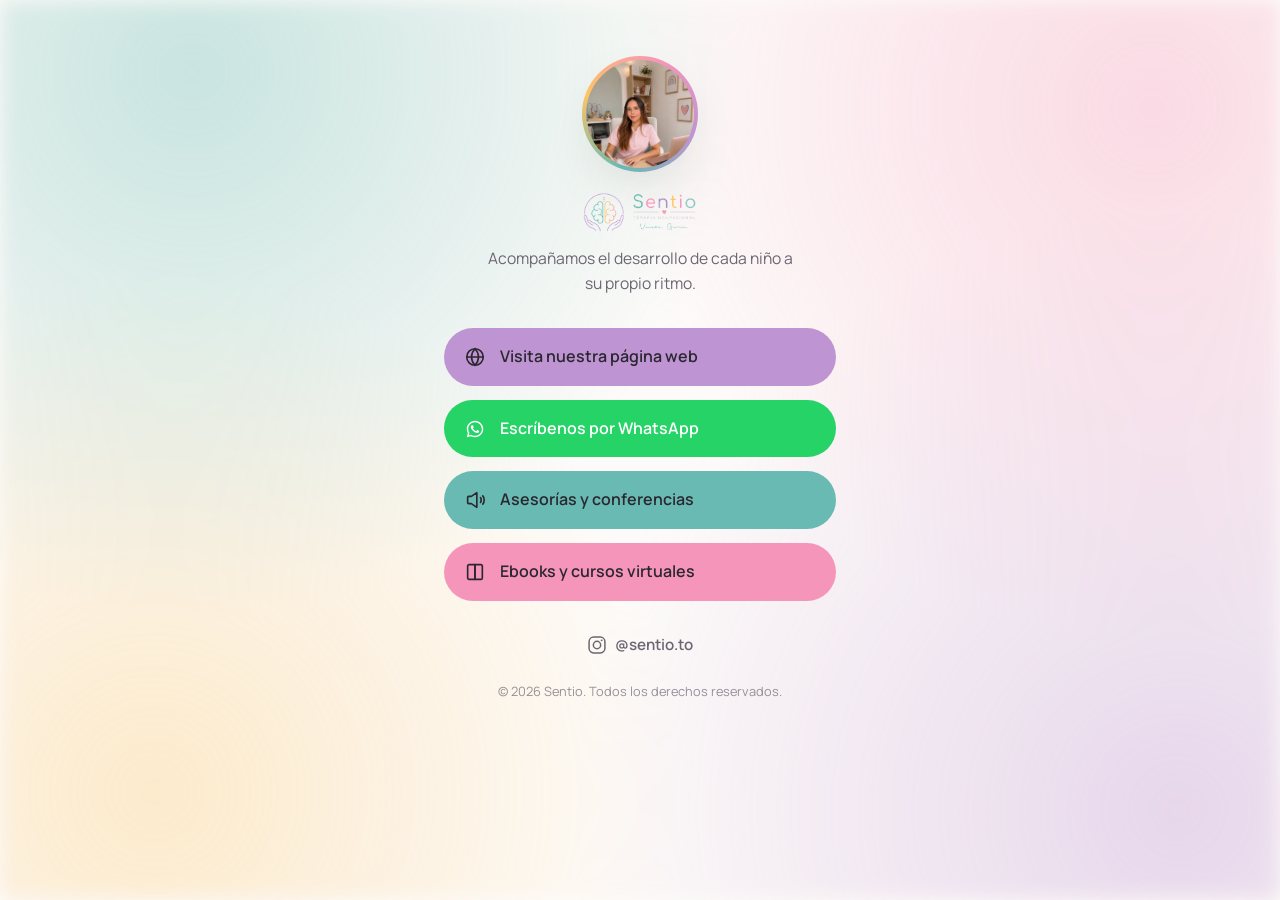
==== instagram/index.html @ c9fb632b "Add 4th link button and "Próximamente" placeholder page - Nuevo botón "Ebooks y cursos virtuales" (#" ====
<!DOCTYPE html>
<html lang="es">
<head>
<meta charset="UTF-8">
<meta name="viewport" content="width=device-width, initial-scale=1.0">
<title>Sentio | Enlaces</title>
<meta name="description" content="Todos los enlaces de Sentio — Terapia Ocupacional. Página web, WhatsApp y asesorías y conferencias.">
<meta name="robots" content="noindex">
<link rel="canonical" href="https://sentioterapiaocupacional.com/instagram/">
<link rel="preconnect" href="https://fonts.googleapis.com">
<link rel="preconnect" href="https://fonts.gstatic.com" crossorigin>
<link href="https://fonts.googleapis.com/css2?family=Fraunces:opsz,wght@9..144,400;9..144,500;9..144,600&family=Manrope:wght@300;400;500;600;700&display=swap" rel="stylesheet">
<link rel="stylesheet" href="../css/style.css">
<link rel="stylesheet" href="../css/links.css">
<link rel="icon" type="image/png" href="../assets/logo/sentio-icon.png">
<link rel="apple-touch-icon" href="../assets/logo/sentio-icon.png">
</head>
<body class="links-body">

<div class="links-glow" aria-hidden="true"></div>

<main class="links-page">
  <img src="../assets/images/avatar.jpg" alt="Vanessa García, terapeuta ocupacional de Sentio" class="links-avatar">
  <img src="../assets/logo/sentio-wordmark.png" alt="Sentio — Terapia Ocupacional" class="links-logo">
  <p class="links-bio">Acompañamos el desarrollo de cada niño a su propio ritmo.</p>

  <nav class="links-list">
    <a href="https://sentioterapiaocupacional.com/" class="link-btn link-btn-purple">
      <span class="link-btn-icon" aria-hidden="true">
        <svg viewBox="0 0 24 24" fill="none" xmlns="http://www.w3.org/2000/svg"><circle cx="12" cy="12" r="9" stroke="currentColor" stroke-width="1.8"/><path d="M3 12h18M12 3c2.5 2.6 3.8 5.7 3.8 9s-1.3 6.4-3.8 9c-2.5-2.6-3.8-5.7-3.8-9S9.5 5.6 12 3z" stroke="currentColor" stroke-width="1.8"/></svg>
      </span>
      Visita nuestra página web
    </a>

    <a href="https://wa.me/573159408955" target="_blank" rel="noopener" class="link-btn link-btn-whatsapp">
      <span class="link-btn-icon" aria-hidden="true">
        <svg viewBox="0 0 32 32" fill="currentColor" xmlns="http://www.w3.org/2000/svg">
          <path d="M16.01 4C9.39 4 4 9.39 4 16.01c0 2.12.55 4.19 1.6 6.02L4 28l6.13-1.57a11.98 11.98 0 0 0 5.88 1.53h.01c6.62 0 12-5.39 12-12.01C28 9.39 22.63 4 16.01 4zm0 21.98h-.01a9.9 9.9 0 0 1-5.06-1.39l-.36-.21-3.64.93.97-3.54-.24-.36a9.93 9.93 0 0 1-1.53-5.3C6.14 10.5 10.5 6.13 16.01 6.13c2.65 0 5.14 1.04 7.01 2.91a9.86 9.86 0 0 1 2.9 6.97c0 5.51-4.49 9.97-9.91 9.97zm5.44-7.46c-.3-.15-1.76-.87-2.03-.97-.27-.1-.47-.15-.67.15-.2.3-.77.97-.94 1.17-.17.2-.35.22-.65.07-.3-.15-1.25-.46-2.38-1.47-.88-.78-1.47-1.75-1.65-2.05-.17-.3-.02-.46.13-.61.13-.13.3-.35.45-.52.15-.17.2-.3.3-.5.1-.2.05-.37-.02-.52-.07-.15-.67-1.62-.92-2.22-.24-.58-.49-.5-.67-.51h-.57c-.2 0-.52.07-.79.37-.27.3-1.04 1.02-1.04 2.48s1.06 2.87 1.21 3.07c.15.2 2.09 3.2 5.07 4.48.71.31 1.26.49 1.69.62.71.23 1.35.2 1.86.12.57-.08 1.76-.72 2-1.41.25-.7.25-1.29.17-1.41-.07-.13-.27-.2-.57-.35z"/>
        </svg>
      </span>
      Escríbenos por WhatsApp
    </a>

    <a href="https://sentioterapiaocupacional.com/proximamente/" class="link-btn link-btn-teal">
      <span class="link-btn-icon" aria-hidden="true">
        <svg viewBox="0 0 24 24" fill="none" xmlns="http://www.w3.org/2000/svg"><path d="M4 14V9a1 1 0 0 1 1-1h3l6-4v16l-6-4H5a1 1 0 0 1-1-1z" stroke="currentColor" stroke-width="1.8" stroke-linejoin="round"/><path d="M18 9.5c1 1 1 4 0 5" stroke="currentColor" stroke-width="1.8" stroke-linecap="round"/><path d="M20.5 7.5c2 2.2 2 6.8 0 9" stroke="currentColor" stroke-width="1.8" stroke-linecap="round"/></svg>
      </span>
      Asesorías y conferencias
    </a>

    <a href="https://sentioterapiaocupacional.com/proximamente/" class="link-btn link-btn-pink">
      <span class="link-btn-icon" aria-hidden="true">
        <svg viewBox="0 0 24 24" fill="none" xmlns="http://www.w3.org/2000/svg"><path d="M4 5.5C4 4.67 4.67 4 5.5 4H12v16H5.5A1.5 1.5 0 0 1 4 18.5v-13z" stroke="currentColor" stroke-width="1.8" stroke-linejoin="round"/><path d="M20 5.5c0-.83-.67-1.5-1.5-1.5H12v16h6.5a1.5 1.5 0 0 0 1.5-1.5v-13z" stroke="currentColor" stroke-width="1.8" stroke-linejoin="round"/></svg>
      </span>
      Ebooks y cursos virtuales
    </a>
  </nav>

  <a href="https://www.instagram.com/sentio.to/" target="_blank" rel="noopener" class="links-social" aria-label="Instagram de Sentio">
    <svg viewBox="0 0 24 24" fill="none" xmlns="http://www.w3.org/2000/svg" aria-hidden="true">
      <rect x="2.5" y="2.5" width="19" height="19" rx="5.5" stroke="currentColor" stroke-width="1.8"/>
      <circle cx="12" cy="12" r="4.4" stroke="currentColor" stroke-width="1.8"/>
      <circle cx="17.6" cy="6.4" r="1.15" fill="currentColor"/>
    </svg>
    @sentio.to
  </a>

  <p class="links-footer">&copy; <span id="year"></span> Sentio. Todos los derechos reservados.</p>
</main>

<script>document.getElementById('year').textContent = new Date().getFullYear();</script>
</body>
</html>
---- css/style.css ----
/* ==========================================================================
   SENTIO — hoja de estilos
   Paleta y tipografía marcadas como PLACEHOLDER: reemplazar los valores en
   :root cuando Vanessa provea los colores y logo oficiales de la marca.
   ========================================================================== */

:root{
  /* --- Colores de marca Sentio (extraídos del logotipo) --- */
  --color-teal:          #3F9088;   /* turquesa — color primario */
  --color-teal-light:    #68BAB2;
  --color-teal-dark:     #2E6F69;
  --color-pink:          #F695BA;   /* rosa */
  --color-pink-dark:     #E4679C;
  --color-purple:        #BF94D2;   /* lavanda */
  --color-purple-dark:   #8C68A3;
  --color-purple-deep:   #372B45;   /* lavanda muy oscuro — fondo sección contacto */
  --color-yellow:        #FDC464;   /* amarillo/durazno */

  --color-primary:       var(--color-teal);
  --color-primary-dark:  var(--color-teal-dark);
  --color-accent:        var(--color-pink);
  --color-ink:           #2A2730;   /* texto principal */
  --color-ink-soft:      #6B6672;
  --color-bg:            #FDFBF9;   /* fondo cálido */
  --color-bg-alt:        #F6F1F0;
  --color-surface:       #FFFFFF;
  --color-border:        #EAE2E8;

  --font-display: "Fraunces", Georgia, serif;
  --font-body: "Manrope", -apple-system, BlinkMacSystemFont, "Segoe UI", sans-serif;

  --radius-lg: 28px;
  --radius-md: 16px;
  --radius-sm: 10px;

  --shadow-soft: 0 20px 60px -30px rgba(35, 40, 31, 0.35);
  --container-w: 1160px;
}

*, *::before, *::after{ box-sizing: border-box; }
html{ scroll-behavior: smooth; }
body{
  margin: 0;
  font-family: var(--font-body);
  color: var(--color-ink);
  background: var(--color-bg);
  line-height: 1.6;
  -webkit-font-smoothing: antialiased;
}
img{ max-width: 100%; display: block; }
a{ color: inherit; text-decoration: none; }
ul{ list-style: none; margin: 0; padding: 0; }
h1, h2, h3, h4{
  font-family: var(--font-display);
  font-weight: 500;
  line-height: 1.15;
  margin: 0 0 .5em;
  letter-spacing: -0.01em;
}
p{ margin: 0 0 1em; color: var(--color-ink-soft); text-align: justify; }
.text-muted{ color: var(--color-ink-soft); font-weight: 400; }

.container{
  width: 100%;
  max-width: var(--container-w);
  margin: 0 auto;
  padding: 0 28px;
}

.eyebrow{
  text-transform: uppercase;
  letter-spacing: .1em;
  font-size: .72rem;
  font-weight: 600;
  color: var(--color-teal-light);
  margin-bottom: .9em;
}

/* --- Buttons --- */
.btn{
  display: inline-flex;
  align-items: center;
  justify-content: center;
  padding: 14px 28px;
  border-radius: 999px;
  font-weight: 600;
  font-size: .95rem;
  border: 1px solid transparent;
  cursor: pointer;
  transition: transform .18s ease, box-shadow .18s ease, background .18s ease, color .18s ease;
  white-space: nowrap;
}
.btn-primary{
  background: var(--color-purple);
  color: #fff;
  box-shadow: var(--shadow-soft);
}
.btn-primary:hover{ background: var(--color-purple-dark); transform: translateY(-2px); }
.btn-ghost{
  background: transparent;
  color: var(--color-ink);
  border-color: var(--color-purple);
}
.btn-ghost:hover{ border-color: var(--color-purple-dark); color: var(--color-purple-dark); }

/* ==========================================================================
   HEADER
   ========================================================================== */
.site-header{
  position: sticky;
  top: 0;
  z-index: 100;
  background: rgba(251, 249, 245, 0.85);
  backdrop-filter: blur(10px);
  border-bottom: 1px solid var(--color-border);
}
.header-inner{
  display: flex;
  align-items: center;
  justify-content: space-between;
  padding-top: 18px;
  padding-bottom: 18px;
  gap: 24px;
}
.logo{
  display: inline-flex;
  align-items: center;
  gap: 10px;
  color: var(--color-primary-dark);
}
.logo-full{ display: block; height: 54px; width: auto; }
.main-nav{ display: flex; gap: 32px; margin-left: auto; }
.main-nav a{
  font-size: .95rem;
  font-weight: 500;
  color: var(--color-ink-soft);
  transition: color .15s ease;
}
.main-nav a:hover{ color: var(--color-primary-dark); }
.nav-cta{ margin-left: 20px; }
.menu-toggle{
  display: none;
  flex-direction: column;
  gap: 5px;
  background: none;
  border: none;
  cursor: pointer;
  padding: 6px;
}
.menu-toggle span{
  width: 22px; height: 2px; background: var(--color-ink);
  transition: transform .2s ease, opacity .2s ease;
}

/* ==========================================================================
   HERO
   ========================================================================== */
.hero{ padding: 90px 0 60px; overflow: hidden; }
.hero-inner{
  display: grid;
  grid-template-columns: 1.05fr .95fr;
  align-items: center;
  gap: 56px;
}
.hero h1{
  font-size: clamp(1.8rem, 3.1vw, 2.6rem);
  color: var(--color-ink);
}
.hero-lead{ font-size: 1.08rem; max-width: 46ch; text-align: justify; }
.hero-actions{ display: flex; gap: 16px; margin-top: 32px; flex-wrap: wrap; }

.hero-media{ position: relative; }
.hero-shape{
  position: absolute;
  inset: -8% -12%;
  background: radial-gradient(circle at 30% 30%, var(--color-accent) 0%, transparent 60%),
              radial-gradient(circle at 75% 75%, var(--color-primary) 0%, transparent 55%);
  opacity: .18;
  z-index: 0;
  border-radius: 50%;
  filter: blur(10px);
}
.hero-photo{
  position: relative;
  z-index: 1;
  aspect-ratio: 1 / 1;
  width: 100%;
  object-fit: cover;
  border-radius: var(--radius-lg);
  box-shadow: var(--shadow-soft);
}

/* ==========================================================================
   STRIP
   ========================================================================== */
.strip{ background: var(--color-purple); color: #fff; padding: 40px 0; }
.strip-inner{
  display: grid;
  grid-template-columns: repeat(3, 1fr);
  gap: 32px;
}
.strip-item h3{
  font-family: var(--font-body);
  font-size: .95rem;
  font-weight: 700;
  text-transform: uppercase;
  letter-spacing: .08em;
  color: #fff;
  margin-bottom: .35em;
}
.strip-item p{ color: rgba(255,255,255,.78); margin: 0; font-size: .92rem; }

/* ==========================================================================
   SECTIONS (generic)
   ========================================================================== */
.section{ padding: 100px 0; }
.section-alt{ background: var(--color-bg-alt); }
.section-head{ max-width: 640px; margin: 0 auto 56px; text-align: center; }
.section-head p{ text-align: center; }
.section-head h2{ font-size: clamp(1.8rem, 3vw, 2.4rem); }
.section-lead{ font-size: 1.05rem; }

/* --- About --- */
.about-grid{
  display: grid;
  grid-template-columns: .85fr 1.15fr;
  gap: 64px;
  align-items: center;
}
.about-photo{
  aspect-ratio: 3 / 4;
  width: 100%;
  object-fit: cover;
  border-radius: var(--radius-lg);
  box-shadow: var(--shadow-soft);
}
.about-copy .eyebrow{ text-align: center; }
.about-copy h2{ font-size: clamp(1.8rem, 3vw, 2.3rem); }
.about-list{ margin-top: 24px; display: flex; flex-direction: column; gap: 12px; }
.about-list li{
  position: relative;
  padding-left: 26px;
  color: var(--color-ink);
  font-weight: 500;
}
.about-list li::before{
  content: "";
  position: absolute;
  left: 0; top: 9px;
  width: 8px; height: 8px;
  border-radius: 50%;
  background: var(--color-accent);
}

/* --- Cards / Servicios --- */
.cards-grid{
  display: grid;
  grid-template-columns: repeat(3, 1fr);
  gap: 24px;
}
.card{
  background: var(--color-surface);
  border: 1px solid var(--color-border);
  border-radius: var(--radius-md);
  padding: 32px 28px;
  transition: transform .2s ease, box-shadow .2s ease, border-color .2s ease;
}
.card:hover{
  transform: translateY(-4px);
  box-shadow: var(--shadow-soft);
  border-color: transparent;
}
.card-icon{
  width: 60px; height: 60px;
  margin: 0 auto 18px;
}
.card-icon img{ width: 100%; height: 100%; object-fit: contain; }
.card h3{ font-size: 1.12rem; margin-bottom: .4em; }
.card p{ font-size: .95rem; margin: 0; }

/* --- Asesorías --- */
.asesorias-grid{
  display: grid;
  grid-template-columns: 1.1fr .9fr;
  gap: 64px;
  align-items: center;
}
.asesorias-copy .eyebrow{ text-align: center; }
.asesorias-list{ display: flex; flex-direction: column; gap: 22px; margin-top: 28px; }
.asesorias-item h4{
  font-family: var(--font-body);
  font-size: 1rem;
  font-weight: 700;
  color: var(--color-primary-dark);
  margin-bottom: .3em;
}
.asesorias-item p{ margin: 0; font-size: .95rem; }
.asesorias-photo{
  aspect-ratio: 4 / 3;
  width: 100%;
  object-fit: cover;
  border-radius: var(--radius-lg);
  box-shadow: var(--shadow-soft);
}

/* --- Contacto --- */
.section-dark{
  background: var(--color-purple);
  color: var(--color-ink);
}
.section-dark .eyebrow{ color: var(--color-purple-deep); }
.section-dark h2{ color: #fff; }
.section-dark p{ color: #fff; }
.contact-grid{
  display: grid;
  grid-template-columns: 1fr 1fr;
  gap: 64px;
  align-items: start;
}
.contact-details{ display: flex; flex-direction: column; gap: 18px; margin-top: 32px; }
.contact-details li{ display: flex; flex-direction: column; gap: 4px; }
.contact-label{ font-size: .78rem; text-transform: uppercase; letter-spacing: .08em; color: #fff; }
.contact-details a, .contact-details span:not(.contact-label){ font-size: 1.02rem; font-weight: 500; color: var(--color-ink); }

.contact-form{
  position: relative;
  background: rgba(255,255,255,.4);
  border: 1px solid rgba(42, 39, 48, .12);
  border-radius: var(--radius-md);
  padding: 32px;
  display: flex;
  flex-direction: column;
  gap: 18px;
}
.form-row{ display: flex; flex-direction: column; gap: 8px; }
.form-row label{ font-size: .85rem; color: rgba(42, 39, 48, .7); }
.form-row input, .form-row textarea{
  background: rgba(255,255,255,.7);
  border: 1px solid rgba(42, 39, 48, .18);
  border-radius: var(--radius-sm);
  padding: 12px 14px;
  color: var(--color-ink);
  font-family: var(--font-body);
  font-size: .95rem;
  resize: vertical;
}
.form-row input:focus, .form-row textarea:focus{
  outline: none;
  border-color: var(--color-primary);
}
.form-submit{ margin-top: 4px; align-self: flex-start; }
.form-note{ font-size: .88rem; color: var(--color-purple-deep); min-height: 1.2em; margin: 0; }
.form-hp{ position: absolute; left: -9999px; width: 1px; height: 1px; overflow: hidden; }

/* ==========================================================================
   FOOTER
   ========================================================================== */
.site-footer{ background: var(--color-bg-alt); padding-top: 56px; }
.footer-inner{
  display: flex;
  justify-content: space-between;
  align-items: flex-start;
  flex-wrap: wrap;
  gap: 24px;
  padding-bottom: 32px;
  border-bottom: 1px solid var(--color-border);
}
.footer-logo-img{ height: 112px; width: auto; }
.footer-nav{ display: flex; gap: 26px; }
.footer-nav a{ font-size: .92rem; color: var(--color-ink-soft); }
.footer-nav a:hover{ color: var(--color-primary-dark); }
.footer-copy{ text-align: center; font-size: .85rem; padding: 20px 0; margin: 0; color: var(--color-ink-soft); }

/* ==========================================================================
   BOTONES FLOTANTES
   ========================================================================== */
.floating-actions{
  position: fixed;
  right: 24px;
  bottom: 24px;
  z-index: 200;
  display: flex;
  flex-direction: column;
  gap: 14px;
}
.floating-btn{
  width: 58px;
  height: 58px;
  display: flex;
  align-items: center;
  justify-content: center;
  color: #fff;
  border-radius: 50%;
  transition: transform .2s ease, box-shadow .2s ease;
}
.floating-btn:hover{ transform: translateY(-3px) scale(1.05); }
.floating-btn svg{ width: 30px; height: 30px; }

.whatsapp-float{
  background: #25D366;
  box-shadow: 0 10px 28px -6px rgba(37, 211, 102, 0.6);
}
.whatsapp-float:hover{ box-shadow: 0 14px 32px -6px rgba(37, 211, 102, 0.7); }

.instagram-float{
  background: radial-gradient(circle at 30% 110%, #ffdb73 0%, #fd8d32 24%, #e2426b 48%, #b6389c 68%, #6a4bc7 100%);
  box-shadow: 0 10px 28px -6px rgba(198, 53, 121, 0.55);
}
.instagram-float svg{ width: 27px; height: 27px; }
.instagram-float:hover{ box-shadow: 0 14px 32px -6px rgba(198, 53, 121, 0.65); }

@media (max-width: 600px){
  .floating-actions{ right: 16px; bottom: 16px; gap: 12px; }
  .floating-btn{ width: 52px; height: 52px; }
  .floating-btn svg{ width: 27px; height: 27px; }
  .instagram-float svg{ width: 24px; height: 24px; }
}

/* ==========================================================================
   RESPONSIVE
   ========================================================================== */
@media (max-width: 940px){
  .hero-inner, .about-grid, .asesorias-grid, .contact-grid{
    grid-template-columns: 1fr;
  }
  .hero-media{ order: -1; }
  .about-media{ max-width: 360px; }
  .cards-grid{ grid-template-columns: repeat(2, 1fr); }
  .strip-inner{ grid-template-columns: 1fr; text-align: center; gap: 20px; }
}

@media (max-width: 760px){
  .main-nav, .nav-cta{ display: none; }
  .menu-toggle{ display: flex; }
  .site-header.nav-open .main-nav{
    display: flex;
    position: absolute;
    top: 100%; left: 0; right: 0;
    flex-direction: column;
    background: var(--color-bg);
    padding: 20px 28px 28px;
    border-bottom: 1px solid var(--color-border);
    gap: 18px;
  }
  .site-header.nav-open .main-nav a:last-child{
    color: var(--color-primary-dark);
    font-weight: 700;
  }
  .cards-grid{ grid-template-columns: 1fr; }
  .section{ padding: 72px 0; }
  .hero{ padding-top: 56px; }
}
---- css/links.css ----
/* ==========================================================================
   SENTIO — página de enlaces (link in bio)
   Reutiliza las variables y fuentes definidas en style.css
   ========================================================================== */

.links-body{
  min-height: 100vh;
  display: flex;
  justify-content: center;
  position: relative;
  overflow-x: hidden;
}

.links-glow{
  position: fixed;
  inset: 0;
  z-index: 0;
  background:
    radial-gradient(circle at 15% 8%, rgba(104, 186, 178, .35) 0%, transparent 40%),
    radial-gradient(circle at 90% 12%, rgba(246, 149, 186, .32) 0%, transparent 38%),
    radial-gradient(circle at 12% 88%, rgba(253, 196, 100, .3) 0%, transparent 38%),
    radial-gradient(circle at 92% 90%, rgba(191, 148, 210, .35) 0%, transparent 42%);
  filter: blur(10px);
}

.links-page{
  position: relative;
  z-index: 1;
  width: 100%;
  max-width: 440px;
  padding: 56px 24px 40px;
  display: flex;
  flex-direction: column;
  align-items: center;
  text-align: center;
}

.links-avatar{
  width: 116px;
  height: 116px;
  border-radius: 50%;
  object-fit: cover;
  padding: 4px;
  background: conic-gradient(from 200deg, var(--color-teal-light), var(--color-yellow), var(--color-pink), var(--color-purple), var(--color-teal-light));
  box-shadow: var(--shadow-soft);
  margin-bottom: 20px;
}

.links-logo{ height: 40px; width: auto; margin-bottom: 14px; }

.links-bio{
  font-size: .98rem;
  color: var(--color-ink-soft);
  max-width: 32ch;
  margin: 0 0 32px;
  text-align: center;
}

.links-list{
  width: 100%;
  display: flex;
  flex-direction: column;
  gap: 14px;
  margin-bottom: 32px;
}

.link-btn{
  display: flex;
  align-items: center;
  gap: 14px;
  width: 100%;
  padding: 16px 20px;
  border-radius: 999px;
  font-family: var(--font-body);
  font-weight: 600;
  font-size: 1rem;
  box-shadow: var(--shadow-soft);
  transition: transform .18s ease, box-shadow .18s ease;
}
.link-btn:hover{ transform: translateY(-2px); }

.link-btn-icon{
  display: inline-flex;
  align-items: center;
  justify-content: center;
  width: 22px;
  height: 22px;
  flex-shrink: 0;
}
.link-btn-icon svg{ width: 100%; height: 100%; }

.link-btn-whatsapp{ background: #25D366; color: #fff; }
.link-btn-purple{ background: var(--color-purple); color: var(--color-ink); }
.link-btn-teal{ background: var(--color-teal-light); color: var(--color-ink); }
.link-btn-pink{ background: var(--color-pink); color: var(--color-ink); }

.links-social{
  display: inline-flex;
  align-items: center;
  gap: 8px;
  color: var(--color-ink-soft);
  font-weight: 600;
  font-size: .95rem;
  margin-bottom: 24px;
}
.links-social svg{ width: 20px; height: 20px; }
.links-social:hover{ color: var(--color-purple-dark); }

.links-footer{
  font-size: .8rem;
  color: var(--color-ink-soft);
  opacity: .7;
  margin: 0;
}

@media (max-width: 420px){
  .links-page{ padding: 40px 20px 32px; }
  .links-avatar{ width: 100px; height: 100px; }
}
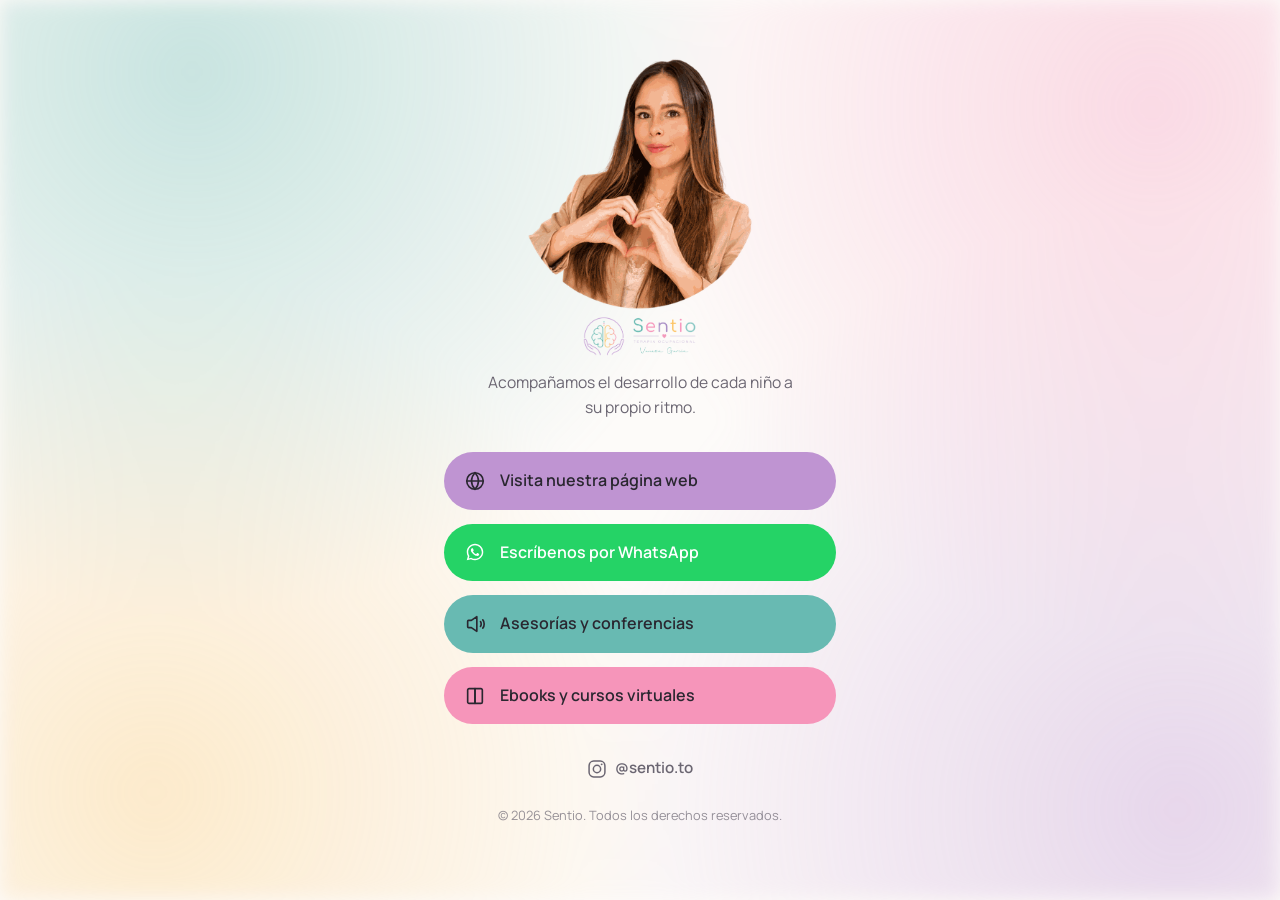
==== commit e62b9cd8: "Update link-in-bio avatar photo Reemplaza la foto circular por un recorte de Vanessa haciendo un cor" ====
--- a/instagram/index.html
+++ b/instagram/index.html
@@ -20,7 +20,7 @@
 <div class="links-glow" aria-hidden="true"></div>
 
 <main class="links-page">
-  <img src="../assets/images/avatar.jpg" alt="Vanessa García, terapeuta ocupacional de Sentio" class="links-avatar">
+  <img src="../assets/images/avatar-ring.png" alt="Vanessa García, terapeuta ocupacional de Sentio" class="links-avatar">
   <img src="../assets/logo/sentio-wordmark.png" alt="Sentio — Terapia Ocupacional" class="links-logo">
   <p class="links-bio">Acompañamos el desarrollo de cada niño a su propio ritmo.</p>
 
--- a/css/links.css
+++ b/css/links.css
@@ -36,14 +36,9 @@
 }
 
 .links-avatar{
-  width: 116px;
-  height: 116px;
-  border-radius: 50%;
-  object-fit: cover;
-  padding: 4px;
-  background: conic-gradient(from 200deg, var(--color-teal-light), var(--color-yellow), var(--color-pink), var(--color-purple), var(--color-teal-light));
-  box-shadow: var(--shadow-soft);
-  margin-bottom: 20px;
+  width: 230px;
+  height: auto;
+  margin-bottom: 4px;
 }
 
 .links-logo{ height: 40px; width: auto; margin-bottom: 14px; }
@@ -115,5 +110,5 @@
 
 @media (max-width: 420px){
   .links-page{ padding: 40px 20px 32px; }
-  .links-avatar{ width: 100px; height: 100px; }
+  .links-avatar{ width: 190px; height: auto; }
 }
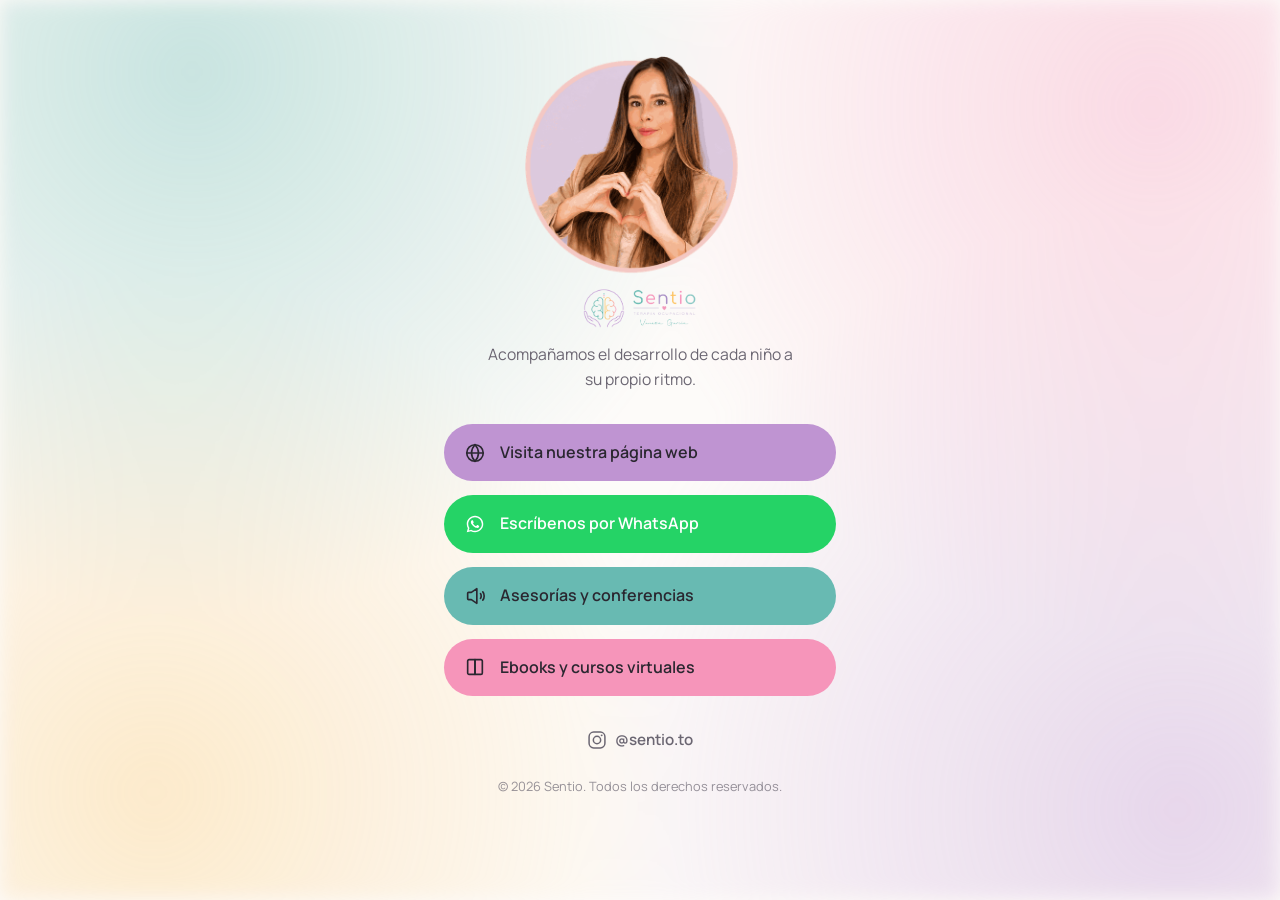
==== commit 3b910614: "Add cache-busting query param to avatar image" ====
--- a/instagram/index.html
+++ b/instagram/index.html
@@ -20,7 +20,7 @@
 <div class="links-glow" aria-hidden="true"></div>
 
 <main class="links-page">
-  <img src="../assets/images/avatar-ring.png" alt="Vanessa García, terapeuta ocupacional de Sentio" class="links-avatar">
+  <img src="../assets/images/avatar-ring.png?v=3" alt="Vanessa García, terapeuta ocupacional de Sentio" class="links-avatar">
   <img src="../assets/logo/sentio-wordmark.png" alt="Sentio — Terapia Ocupacional" class="links-logo">
   <p class="links-bio">Acompañamos el desarrollo de cada niño a su propio ritmo.</p>
 
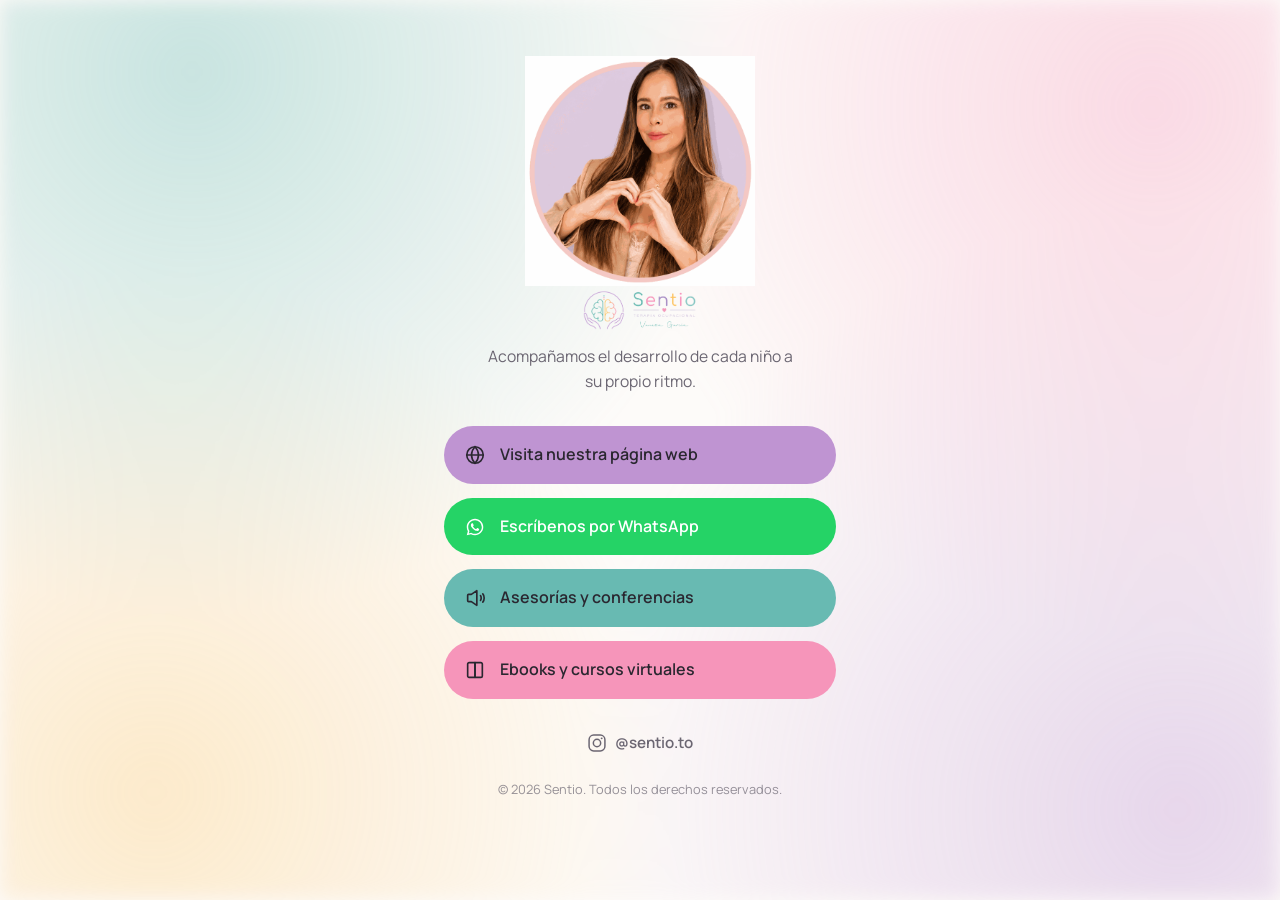
==== commit ee5d587d: "Update link-in-bio avatar with higher-quality photo" ====
--- a/instagram/index.html
+++ b/instagram/index.html
@@ -20,7 +20,7 @@
 <div class="links-glow" aria-hidden="true"></div>
 
 <main class="links-page">
-  <img src="../assets/images/avatar-ring.png?v=3" alt="Vanessa García, terapeuta ocupacional de Sentio" class="links-avatar">
+  <img src="../assets/images/avatar-ring.png?v=4" alt="Vanessa García, terapeuta ocupacional de Sentio" class="links-avatar">
   <img src="../assets/logo/sentio-wordmark.png" alt="Sentio — Terapia Ocupacional" class="links-logo">
   <p class="links-bio">Acompañamos el desarrollo de cada niño a su propio ritmo.</p>
 
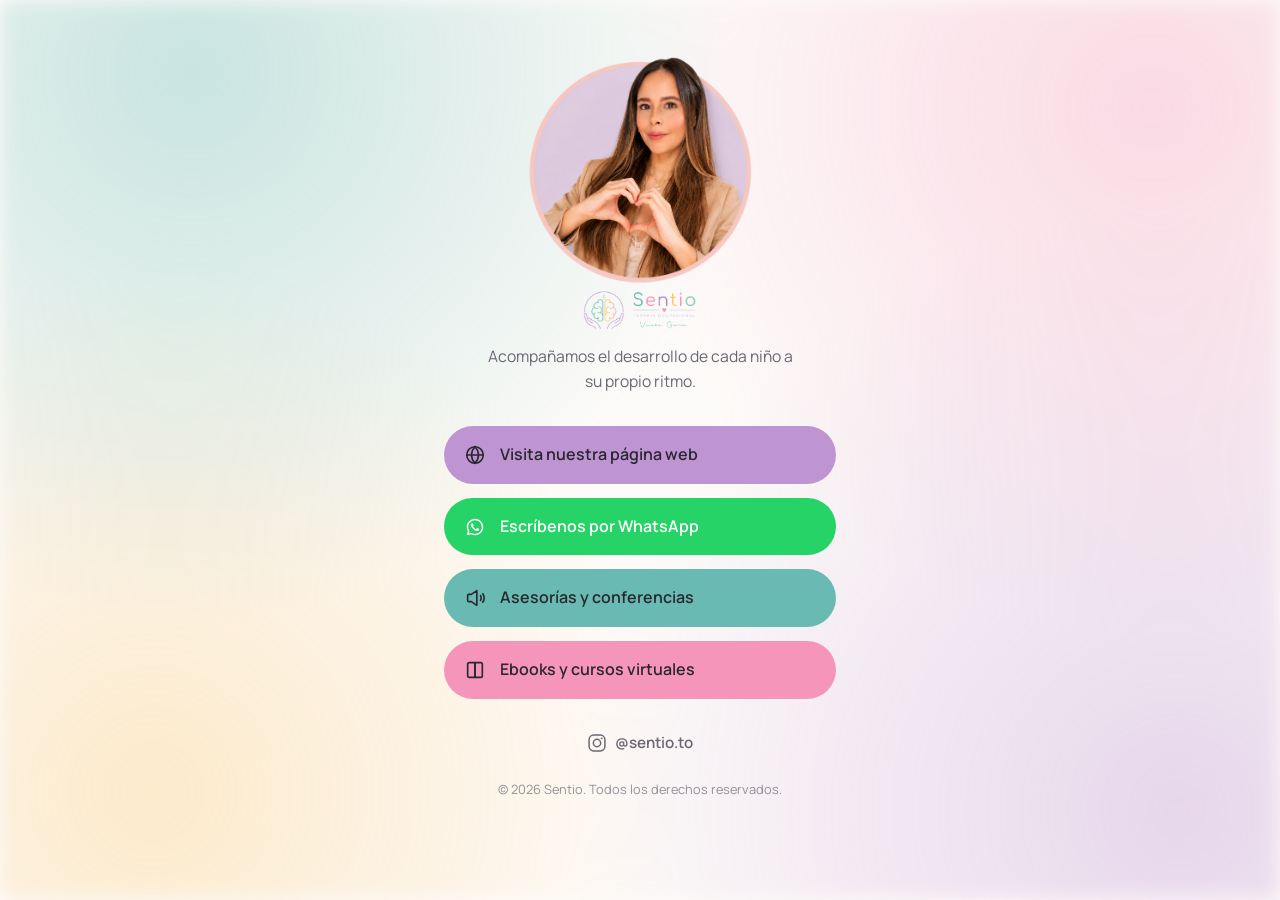
==== commit 7b5fce56: "Fix avatar transparency (remove white box around circle) Restaura la imagen original sin comprimir: " ====
--- a/instagram/index.html
+++ b/instagram/index.html
@@ -20,7 +20,7 @@
 <div class="links-glow" aria-hidden="true"></div>
 
 <main class="links-page">
-  <img src="../assets/images/avatar-ring.png?v=4" alt="Vanessa García, terapeuta ocupacional de Sentio" class="links-avatar">
+  <img src="../assets/images/avatar-ring.png?v=5" alt="Vanessa García, terapeuta ocupacional de Sentio" class="links-avatar">
   <img src="../assets/logo/sentio-wordmark.png" alt="Sentio — Terapia Ocupacional" class="links-logo">
   <p class="links-bio">Acompañamos el desarrollo de cada niño a su propio ritmo.</p>
 
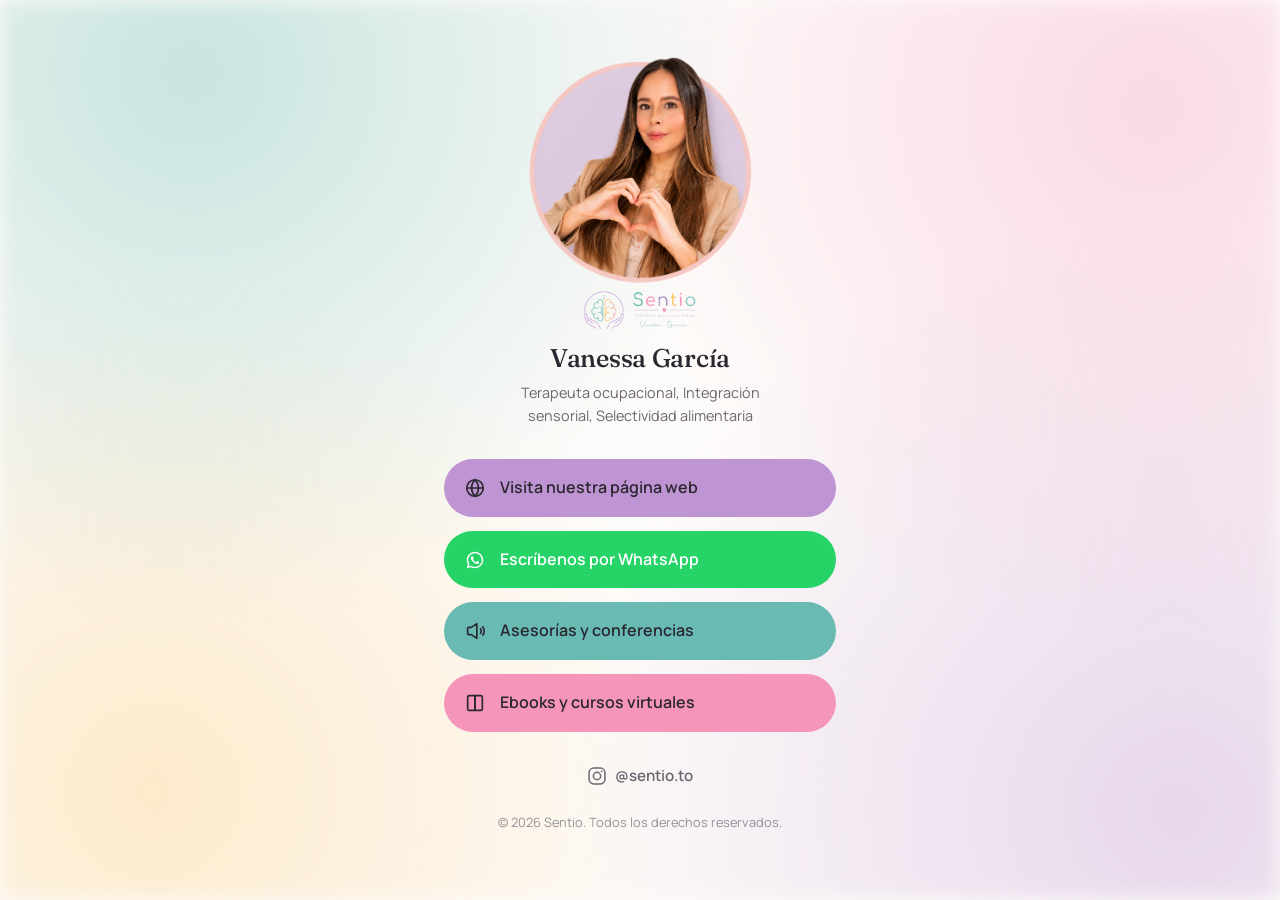
==== commit 2c330ee6: "Add name and subtitle to link-in-bio page Reemplaza el texto de bio por "Vanessa García" como título" ====
--- a/instagram/index.html
+++ b/instagram/index.html
@@ -22,7 +22,8 @@
 <main class="links-page">
   <img src="../assets/images/avatar-ring.png?v=5" alt="Vanessa García, terapeuta ocupacional de Sentio" class="links-avatar">
   <img src="../assets/logo/sentio-wordmark.png" alt="Sentio — Terapia Ocupacional" class="links-logo">
-  <p class="links-bio">Acompañamos el desarrollo de cada niño a su propio ritmo.</p>
+  <h1 class="links-name">Vanessa García</h1>
+  <p class="links-subtitle">Terapeuta ocupacional, Integración sensorial, Selectividad alimentaria</p>
 
   <nav class="links-list">
     <a href="https://sentioterapiaocupacional.com/" class="link-btn link-btn-purple">
--- a/css/links.css
+++ b/css/links.css
@@ -43,10 +43,18 @@
 
 .links-logo{ height: 40px; width: auto; margin-bottom: 14px; }
 
-.links-bio{
-  font-size: .98rem;
+.links-name{
+  font-family: var(--font-display);
+  font-size: 1.6rem;
+  font-weight: 500;
+  color: var(--color-ink);
+  margin: 0 0 .3em;
+}
+
+.links-subtitle{
+  font-size: .9rem;
   color: var(--color-ink-soft);
-  max-width: 32ch;
+  max-width: 34ch;
   margin: 0 0 32px;
   text-align: center;
 }
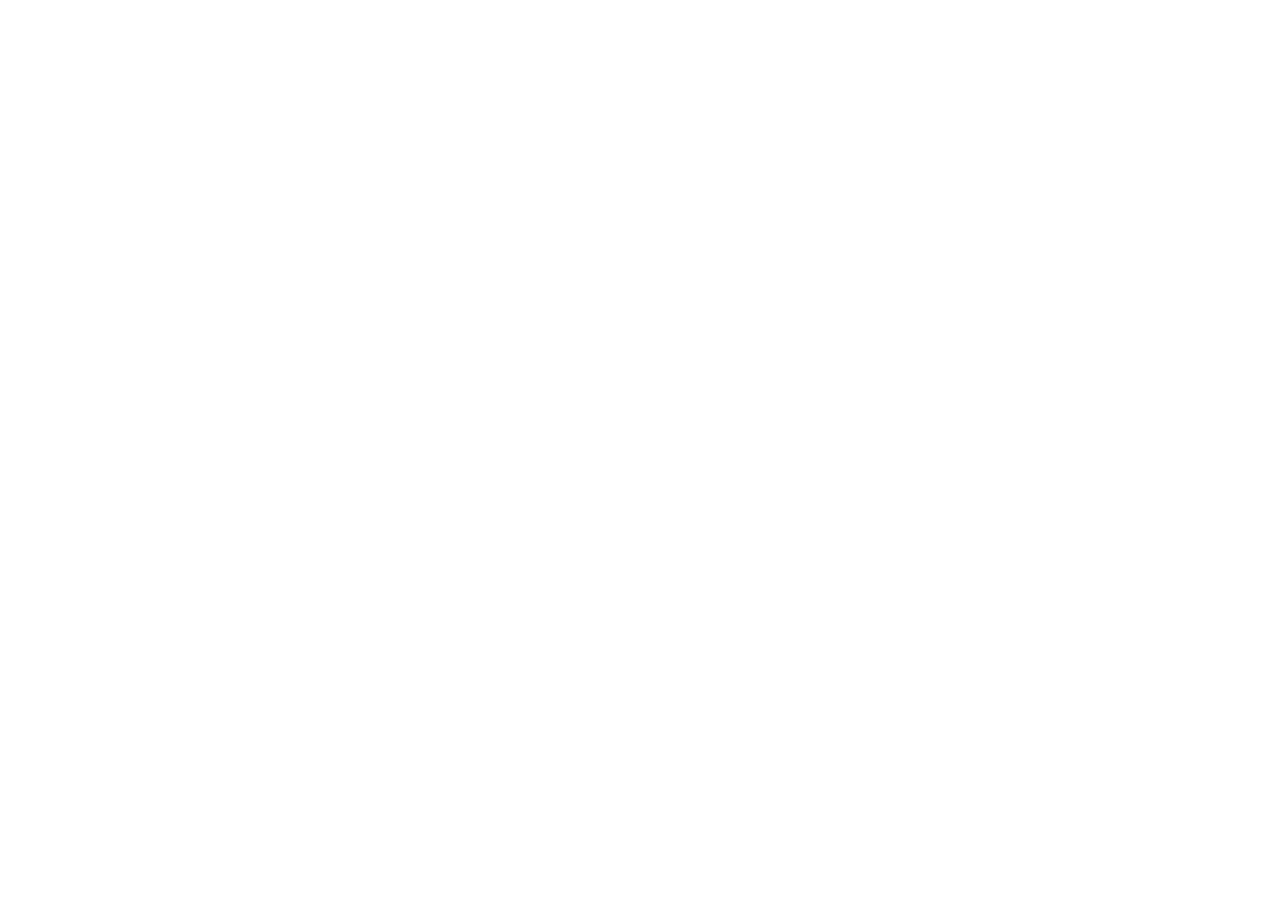
==== commit fa6acc57: "Move link-in-bio page from /instagram/ to /links/ Deja una redirección en /instagram/ por si el enla" ====
--- a/instagram/index.html
+++ b/instagram/index.html
@@ -2,73 +2,13 @@
 <html lang="es">
 <head>
 <meta charset="UTF-8">
-<meta name="viewport" content="width=device-width, initial-scale=1.0">
+<meta http-equiv="refresh" content="0; url=https://sentioterapiaocupacional.com/links/">
+<link rel="canonical" href="https://sentioterapiaocupacional.com/links/">
+<meta name="robots" content="noindex">
 <title>Sentio | Enlaces</title>
-<meta name="description" content="Todos los enlaces de Sentio — Terapia Ocupacional. Página web, WhatsApp y asesorías y conferencias.">
-<meta name="robots" content="noindex">
-<link rel="canonical" href="https://sentioterapiaocupacional.com/instagram/">
-<link rel="preconnect" href="https://fonts.googleapis.com">
-<link rel="preconnect" href="https://fonts.gstatic.com" crossorigin>
-<link href="https://fonts.googleapis.com/css2?family=Fraunces:opsz,wght@9..144,400;9..144,500;9..144,600&family=Manrope:wght@300;400;500;600;700&display=swap" rel="stylesheet">
-<link rel="stylesheet" href="../css/style.css">
-<link rel="stylesheet" href="../css/links.css">
-<link rel="icon" type="image/png" href="../assets/logo/sentio-icon.png">
-<link rel="apple-touch-icon" href="../assets/logo/sentio-icon.png">
+<script>location.replace('https://sentioterapiaocupacional.com/links/');</script>
 </head>
-<body class="links-body">
-
-<div class="links-glow" aria-hidden="true"></div>
-
-<main class="links-page">
-  <img src="../assets/images/avatar-ring.png?v=5" alt="Vanessa García, terapeuta ocupacional de Sentio" class="links-avatar">
-  <img src="../assets/logo/sentio-wordmark.png" alt="Sentio — Terapia Ocupacional" class="links-logo">
-  <h1 class="links-name">Vanessa García</h1>
-  <p class="links-subtitle">Terapeuta ocupacional, Integración sensorial, Selectividad alimentaria</p>
-
-  <nav class="links-list">
-    <a href="https://sentioterapiaocupacional.com/" class="link-btn link-btn-purple">
-      <span class="link-btn-icon" aria-hidden="true">
-        <svg viewBox="0 0 24 24" fill="none" xmlns="http://www.w3.org/2000/svg"><circle cx="12" cy="12" r="9" stroke="currentColor" stroke-width="1.8"/><path d="M3 12h18M12 3c2.5 2.6 3.8 5.7 3.8 9s-1.3 6.4-3.8 9c-2.5-2.6-3.8-5.7-3.8-9S9.5 5.6 12 3z" stroke="currentColor" stroke-width="1.8"/></svg>
-      </span>
-      Visita nuestra página web
-    </a>
-
-    <a href="https://wa.me/573159408955" target="_blank" rel="noopener" class="link-btn link-btn-whatsapp">
-      <span class="link-btn-icon" aria-hidden="true">
-        <svg viewBox="0 0 32 32" fill="currentColor" xmlns="http://www.w3.org/2000/svg">
-          <path d="M16.01 4C9.39 4 4 9.39 4 16.01c0 2.12.55 4.19 1.6 6.02L4 28l6.13-1.57a11.98 11.98 0 0 0 5.88 1.53h.01c6.62 0 12-5.39 12-12.01C28 9.39 22.63 4 16.01 4zm0 21.98h-.01a9.9 9.9 0 0 1-5.06-1.39l-.36-.21-3.64.93.97-3.54-.24-.36a9.93 9.93 0 0 1-1.53-5.3C6.14 10.5 10.5 6.13 16.01 6.13c2.65 0 5.14 1.04 7.01 2.91a9.86 9.86 0 0 1 2.9 6.97c0 5.51-4.49 9.97-9.91 9.97zm5.44-7.46c-.3-.15-1.76-.87-2.03-.97-.27-.1-.47-.15-.67.15-.2.3-.77.97-.94 1.17-.17.2-.35.22-.65.07-.3-.15-1.25-.46-2.38-1.47-.88-.78-1.47-1.75-1.65-2.05-.17-.3-.02-.46.13-.61.13-.13.3-.35.45-.52.15-.17.2-.3.3-.5.1-.2.05-.37-.02-.52-.07-.15-.67-1.62-.92-2.22-.24-.58-.49-.5-.67-.51h-.57c-.2 0-.52.07-.79.37-.27.3-1.04 1.02-1.04 2.48s1.06 2.87 1.21 3.07c.15.2 2.09 3.2 5.07 4.48.71.31 1.26.49 1.69.62.71.23 1.35.2 1.86.12.57-.08 1.76-.72 2-1.41.25-.7.25-1.29.17-1.41-.07-.13-.27-.2-.57-.35z"/>
-        </svg>
-      </span>
-      Escríbenos por WhatsApp
-    </a>
-
-    <a href="https://sentioterapiaocupacional.com/proximamente/" class="link-btn link-btn-teal">
-      <span class="link-btn-icon" aria-hidden="true">
-        <svg viewBox="0 0 24 24" fill="none" xmlns="http://www.w3.org/2000/svg"><path d="M4 14V9a1 1 0 0 1 1-1h3l6-4v16l-6-4H5a1 1 0 0 1-1-1z" stroke="currentColor" stroke-width="1.8" stroke-linejoin="round"/><path d="M18 9.5c1 1 1 4 0 5" stroke="currentColor" stroke-width="1.8" stroke-linecap="round"/><path d="M20.5 7.5c2 2.2 2 6.8 0 9" stroke="currentColor" stroke-width="1.8" stroke-linecap="round"/></svg>
-      </span>
-      Asesorías y conferencias
-    </a>
-
-    <a href="https://sentioterapiaocupacional.com/proximamente/" class="link-btn link-btn-pink">
-      <span class="link-btn-icon" aria-hidden="true">
-        <svg viewBox="0 0 24 24" fill="none" xmlns="http://www.w3.org/2000/svg"><path d="M4 5.5C4 4.67 4.67 4 5.5 4H12v16H5.5A1.5 1.5 0 0 1 4 18.5v-13z" stroke="currentColor" stroke-width="1.8" stroke-linejoin="round"/><path d="M20 5.5c0-.83-.67-1.5-1.5-1.5H12v16h6.5a1.5 1.5 0 0 0 1.5-1.5v-13z" stroke="currentColor" stroke-width="1.8" stroke-linejoin="round"/></svg>
-      </span>
-      Ebooks y cursos virtuales
-    </a>
-  </nav>
-
-  <a href="https://www.instagram.com/sentio.to/" target="_blank" rel="noopener" class="links-social" aria-label="Instagram de Sentio">
-    <svg viewBox="0 0 24 24" fill="none" xmlns="http://www.w3.org/2000/svg" aria-hidden="true">
-      <rect x="2.5" y="2.5" width="19" height="19" rx="5.5" stroke="currentColor" stroke-width="1.8"/>
-      <circle cx="12" cy="12" r="4.4" stroke="currentColor" stroke-width="1.8"/>
-      <circle cx="17.6" cy="6.4" r="1.15" fill="currentColor"/>
-    </svg>
-    @sentio.to
-  </a>
-
-  <p class="links-footer">&copy; <span id="year"></span> Sentio. Todos los derechos reservados.</p>
-</main>
-
-<script>document.getElementById('year').textContent = new Date().getFullYear();</script>
+<body>
+<p>Esta página se movió a <a href="https://sentioterapiaocupacional.com/links/">sentioterapiaocupacional.com/links/</a>.</p>
 </body>
 </html>
